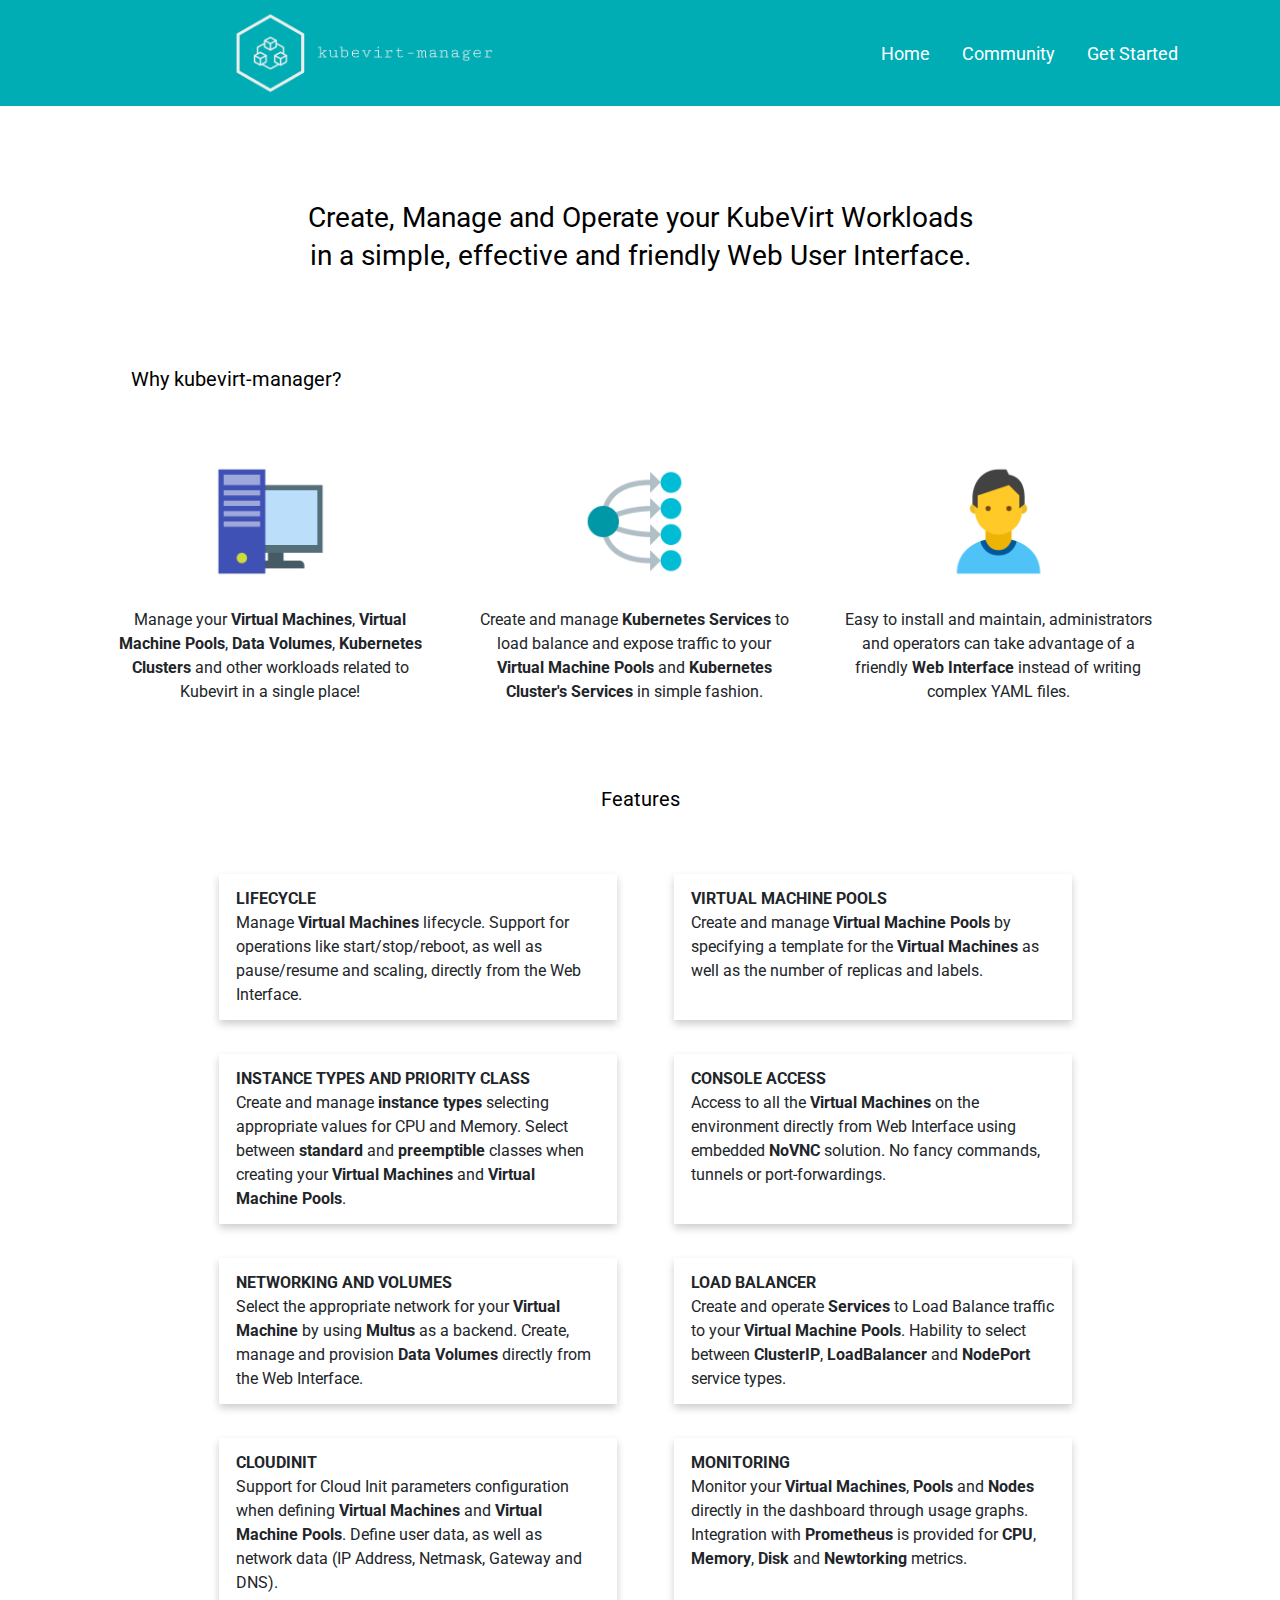
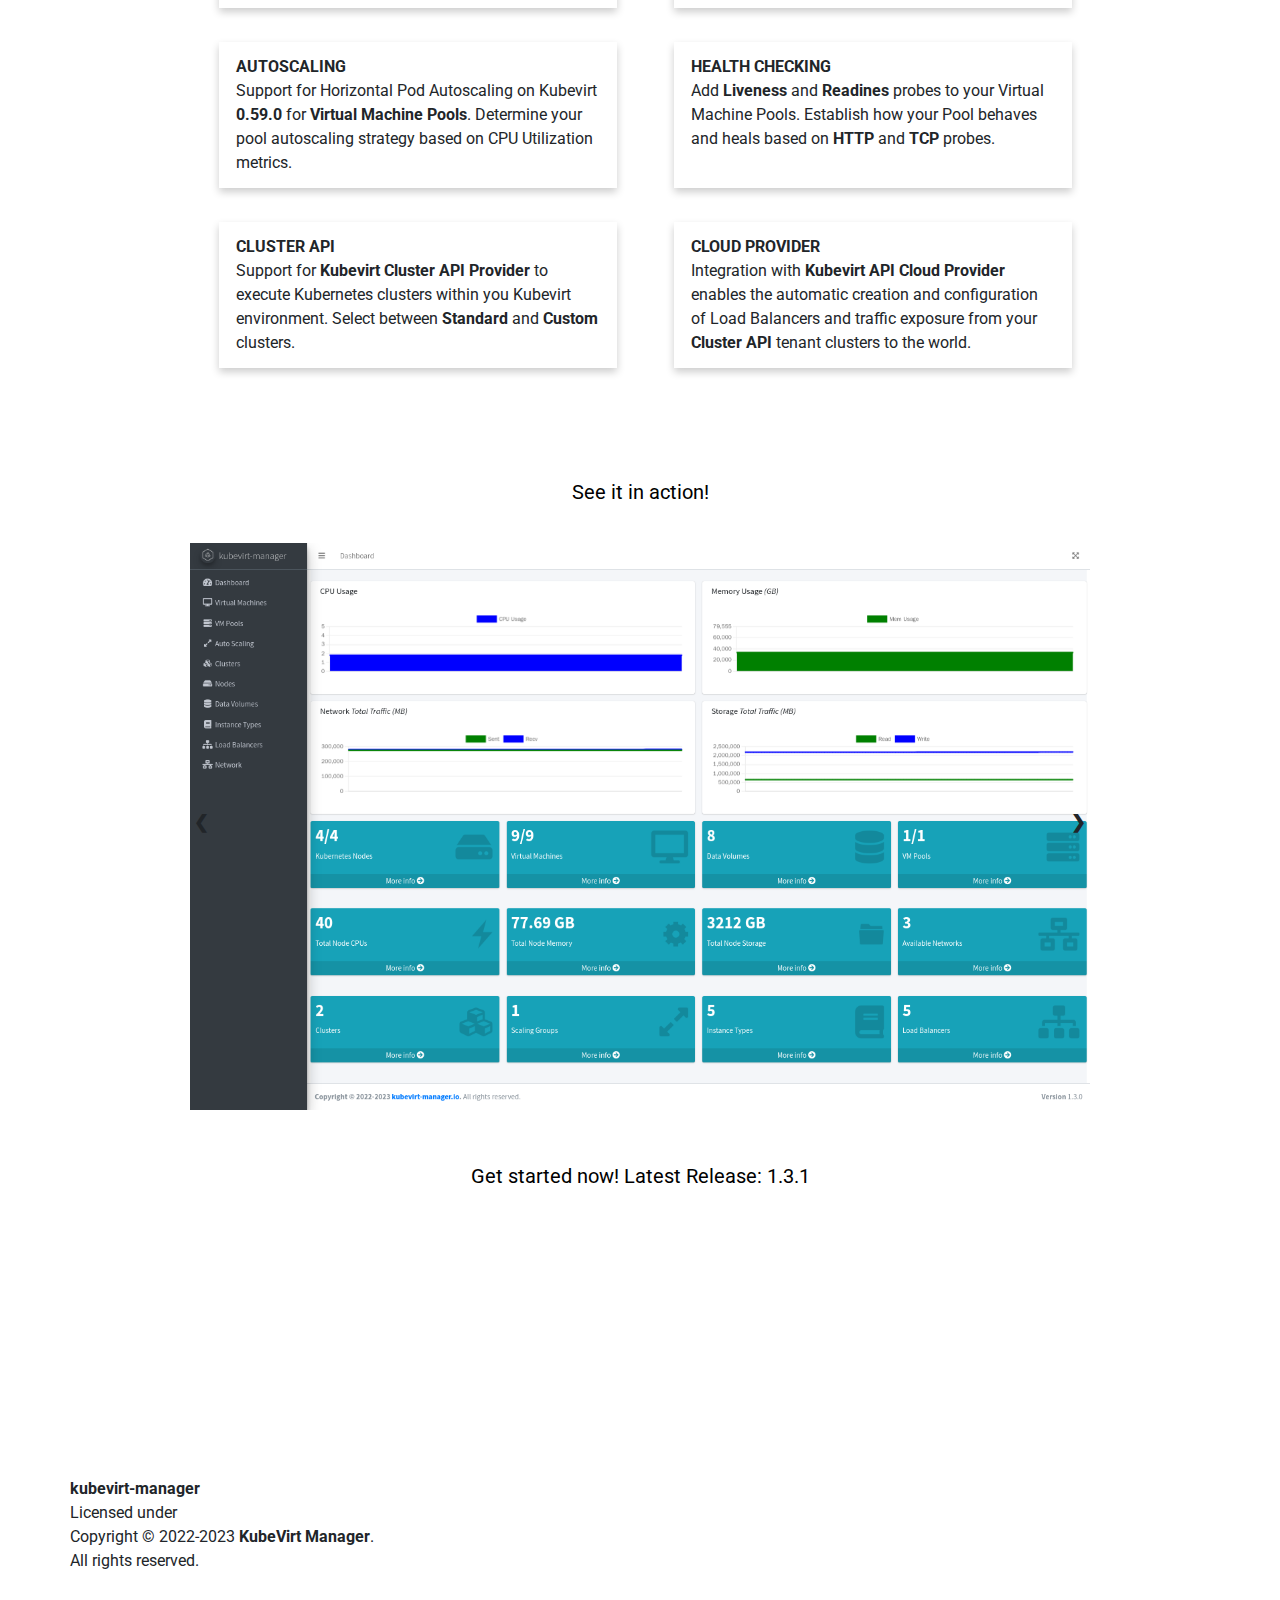
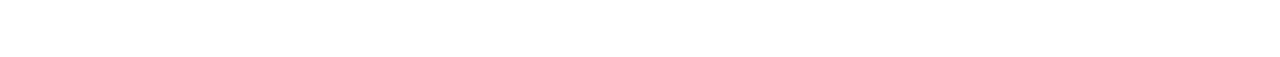
==== index.html @ 895c519c "Bump release" ====
<!doctype html>
<html lang="en">
  <head>
    <meta charset="UTF-8" />
    <title>kubevirt-manager.io</title>
    <meta name="viewport" content="width=device-width, initial-scale=1" />

    <meta name="title" content="kubevirt-manager"/>
    <meta name="description" content="A Web User Interface and Dashboard for Kubevirt, that helps creation, administration and management of Virtual Machines and Pools on top of Kubevirt."/>
    <meta name="keywords" content="kubernetes,kubevirt,virtualmachines,vms,kvm,dashboard"/>
    <meta property="og:title" content="kubevirt-manager"/>
    <meta property="og:type" content="website"/>
    <meta property="og:description" content="A Web User Interface and Dashboard for Kubevirt, that helps the creation, administration and management of Virtual Machines and Pools on top of Kubevirt."/>
    <meta property="og:url" content="https://kubevirt-manager.io/"/>
    <meta property="og:image" content="https://kubevirt-manager.io/img/kubevirt-manager-logo.png"/>
    <meta property="og:image:alt" content="kubevirt-manager Logo"/>
    <meta property="og:image:width" content="500"/>
    <meta property="og:image:height" content="500"/>
    <meta property="og:site_name" content="kubevirt-manager"/>
    <meta name="twitter:card" content="summary"/>
    <meta name="twitter:site" content="@KubevirtMGR"/>
    <meta name=”twitter:card” content=”summary“/>
    <meta name=”twitter:url” content=”https://kubevirt-manager.io/”/>
    <meta name="twitter:description" content="A Web User Interface and Dashboard for Kubevirt, that helps the creation, administration and management of Virtual Machines and Pools on top of Kubevirt."/>

    <!-- Cannonical URL -->
    <link rel="canonical" href="https://kubevirt-manager.io/" />
    <!-- Favorite Icon -->
    <link rel="icon" type="image/x-icon" href="/favicon.ico">
    <!-- Bootstrap core CSS -->
    <link href="/style/bootstrap.min.css" rel="stylesheet">
    <!-- Custom styles for this template -->
    <link href="/style/style.css" rel="stylesheet">

    <!-- Google SEO Metadata -->
    <script type="application/ld+json">
        {
            "@context": "https://schema.org",
            "@type": "Organization",
            "name": "kubevirt-manager.io",
            "url": "https://kubevirt-manager.io/",
            "logo": "https://kubevirt-manager.io/img/kubevirt-manager-logo.png"
        }
    </script> 
  </head>

  <body>

    <!-- Header Start -->
    <header class="site-header">
      <div class="wrapper site-header__wrapper">
        <A HREF="https://kubevirt-manager.io/" alt="#"><img src="/img/logo-website.png" height="100" class="brand" alt="kubevirt-manager logo"></A>
        <nav class="nav">
          <ul class="nav__wrapper">
            <li class="nav__item"><a href="https://kubevirt-manager.io/" alt="#">Home</a></li>
            <li class="nav__item"><a href="https://kubevirt-manager.io/community.html" alt="#">Community</a></li>
            <li class="nav__item"><a href="https://kubevirt-manager.io/get_started.html" alt="#">Get Started</a></li>
          </ul>
        </nav>
      </div>
    </header>
    <!-- Header End -->

    <!-- Body Start -->
    <div class="container">
      <div class="row">&nbsp;</div>
      <div class="row">&nbsp;</div>
      <div class="row">
        <div class="column-full">
          <center>
            <h1 class="hero-text" id="hero-text">Create, Manage and Operate your KubeVirt Workloads<BR>in a simple, effective and friendly Web User Interface.</h1>
          </center>
        </div>
      </div>
      <div class="row">&nbsp;</div>
      <div class="row">&nbsp;</div>
      <div class="row">&nbsp;</div>
      <div class="row">
        <div class="column-content">
          <center><h1 id="question-text">Why kubevirt-manager?</h1></center>
        </div>
        <div class="column-content">&nbsp;</div>
        <div class="column-content">&nbsp;</div>
      </div>
      <div class="row">&nbsp;</div>
      <div class="row">&nbsp;</div>
      <div class="row">
        <div class="column-content-spacer"></div>
        <div class="column-content"> 
          <center>
            <img src="/img/workstation-icon.png" width="125" height="125" alt="kubevirt-manager workstation"><br><br>
            Manage your <strong>Virtual Machines</strong>, <strong>Virtual Machine Pools</strong>, <strong>Data Volumes</strong>, <strong>Kubernetes Clusters</strong> and other workloads related to Kubevirt in a single place!
          </center>
        </div>
        <div class="column-content-spacer"></div>
        <div class="column-content">
          <center>
            <img src="/img/services-icon.png" width="125" height="125" alt="kubevirt-manager services"><br><br>
            Create and manage <strong>Kubernetes Services</strong> to load balance and expose traffic to your <strong>Virtual Machine Pools</strong> and <strong>Kubernetes Cluster's Services</strong> in simple fashion.
          </center>
        </div>
        <div class="column-content-spacer"></div>
        <div class="column-content">
          <center>
            <img src="/img/user-icon.png" width="125" height="125" alt="kubevirt-manager operator"><br><br>
            Easy to install and maintain, administrators and operators can take advantage of a friendly <strong>Web Interface</strong> instead of writing complex YAML files.
          </center>
        </div>
      </div>
      <div class="row">&nbsp;</div>
      <div class="row">&nbsp;</div>
      <div class="row">&nbsp;</div>
      <div class="row">
        <div class="column-full">
          <center><h1 id="question-text">Features</h1></center>
        </div>
      </div>
      <div class="row">&nbsp;</div>
      <div class="row">&nbsp;</div>
      <div class="row">
        <div class="column-feature-noshadow">&nbsp;</div>
        <div class="column-feature">
          <div class="feature-content">
            <strong>LIFECYCLE</strong><br>
            Manage <strong>Virtual Machines</strong> lifecycle. Support for operations like start/stop/reboot,
            as well as pause/resume and scaling, directly from the Web Interface.
          </div>
        </div>
        <div class="column-feature-spacer">&nbsp;</div>
        <div class="column-feature">
          <div class="feature-content">
            <strong>VIRTUAL MACHINE POOLS</strong><br>
            Create and manage <strong>Virtual Machine Pools</strong> by specifying a template for the
            <strong>Virtual Machines</strong> as well as the number of replicas and labels.
          </div>
        </div>
        <div class="column-feature-noshadow">&nbsp;</div>
      </div>
      <div class="row">
        <div class="column-feature-noshadow">&nbsp;</div>
        <div class="column-feature">
          <div class="feature-content">
            <strong>INSTANCE TYPES AND PRIORITY CLASS</strong><br>
            Create and manage <strong>instance types</strong> selecting appropriate values for CPU and Memory.
            Select between <strong>standard</strong> and <strong>preemptible</strong> classes when creating your
            <strong>Virtual Machines</strong> and <strong>Virtual Machine Pools</strong>.<br>
          </div>
        </div>
        <div class="column-feature-spacer">&nbsp;</div>
        <div class="column-feature">
          <div class="feature-content">
            <strong>CONSOLE ACCESS</strong><br>
            Access to all the <strong>Virtual Machines</strong> on the environment directly from Web Interface using
            embedded <strong>NoVNC</strong> solution.
            No fancy commands, tunnels or port-forwardings.
          </div>
        </div>
        <div class="column-feature-noshadow">&nbsp;</div>
      </div>
      <div class="row">
        <div class="column-feature-noshadow">&nbsp;</div>
        <div class="column-feature">
          <div class="feature-content">
            <strong>NETWORKING AND VOLUMES</strong><br>
            Select the appropriate network for your <strong>Virtual Machine</strong> by using <strong>Multus</strong> as a backend.
            Create, manage and provision <strong>Data Volumes</strong> directly from the Web Interface.
          </div>
        </div>
        <div class="column-feature-spacer">&nbsp;</div>
        <div class="column-feature">
          <div class="feature-content">
            <strong>LOAD BALANCER</strong><br>
            Create and operate <strong>Services</strong> to Load Balance traffic to your <strong>Virtual Machine Pools</strong>. 
            Hability to select between <strong>ClusterIP</strong>, <strong>LoadBalancer</strong> and <strong>NodePort</strong> service types.
          </div>
        </div>
        <div class="column-feature-noshadow">&nbsp;</div>
      </div>
      <div class="row">
        <div class="column-feature-noshadow">&nbsp;</div>
        <div class="column-feature">
          <div class="feature-content">
            <strong>CLOUDINIT</strong><br>
            Support for Cloud Init parameters configuration when defining <strong>Virtual Machines</strong> and <strong>Virtual Machine Pools</strong>.
            Define user data, as well as network data (IP Address, Netmask, Gateway and DNS).
          </div>
        </div>
        <div class="column-feature-spacer">&nbsp;</div>
        <div class="column-feature">
            <div class="feature-content">
              <strong>MONITORING</strong><br>
              Monitor your <strong>Virtual Machines</strong>, <strong>Pools</strong> and <strong>Nodes</strong> directly in the dashboard through usage graphs. 
              Integration with <strong>Prometheus</strong> is provided for <strong>CPU</strong>, <strong>Memory</strong>, <strong>Disk</strong> and <strong>Newtorking</strong> metrics.
            </div>
        </div>
        <div class="column-feature-noshadow">&nbsp;</div>
      </div>
      <div class="row">
        <div class="column-feature-noshadow">&nbsp;</div>
        <div class="column-feature">
          <div class="feature-content">
            <strong>AUTOSCALING</strong><br>
            Support for Horizontal Pod Autoscaling on Kubevirt <strong>0.59.0</strong> for <strong>Virtual Machine Pools</strong>.
            Determine your pool autoscaling strategy based on CPU Utilization metrics.
          </div>
        </div>
        <div class="column-feature-spacer">&nbsp;</div>
        <div class="column-feature">
            <div class="feature-content">
              <strong>HEALTH CHECKING</strong><br>
              Add <strong>Liveness</strong> and <strong>Readines</strong> probes to your Virtual Machine Pools. 
              Establish how your Pool behaves and heals based on <strong>HTTP</strong> and <strong>TCP</strong> probes.
            </div>
        </div>
        <div class="column-feature-noshadow">&nbsp;</div>
      </div>
      <div class="row">
        <div class="column-feature-noshadow">&nbsp;</div>
        <div class="column-feature">
          <div class="feature-content">
            <strong>CLUSTER API</strong><br>
            Support for <strong>Kubevirt Cluster API Provider</strong> to execute Kubernetes clusters within you Kubevirt environment.
            Select between <strong>Standard</strong> and <strong>Custom</strong> clusters.
          </div>
        </div>
        <div class="column-feature-spacer">&nbsp;</div>
        <div class="column-feature">
            <div class="feature-content">
              <strong>CLOUD PROVIDER</strong><br>
              Integration with <strong>Kubevirt API Cloud Provider</strong> enables the automatic creation and configuration 
              of Load Balancers and traffic exposure from your 
              <strong>Cluster API</strong> tenant clusters to the world.
            </div>
        </div>
        <div class="column-feature-noshadow">&nbsp;</div>
      </div>
      <div class="row">&nbsp;</div>

      <div class="row">&nbsp;</div>
        <div class="row">&nbsp;</div>
        <div class="row">
        <div class="column-full">
            <center><h1 id="question-text">See it in action!</h1></center>
        </div>
        </div>
        <div class="row">&nbsp;</div>

      <!-- Screenshots Start -->
      <div class="slideshow-container">
        <div class="mySlides">
          <img src="/img/screenshots/screenshot_01.png" alt="kubevirt-manager kubevirt dashboard webui" style="width:100%">
        </div>
        <div class="mySlides">
          <img src="/img/screenshots/screenshot_02.png" alt="kubevirt-manager kubevirt dashboard webui" style="width:100%">
        </div>
        <div class="mySlides">
          <img src="/img/screenshots/screenshot_03.png" alt="kubevirt-manager kubevirt dashboard webui" style="width:100%">
        </div>
        <div class="mySlides">
          <img src="/img/screenshots/screenshot_04.png" alt="kubevirt-manager kubevirt dashboard webui" style="width:100%">
        </div>
        <div class="mySlides">
          <img src="/img/screenshots/screenshot_05.png" alt="kubevirt-manager kubevirt dashboard webui" style="width:100%">
        </div>
        <div class="mySlides">
          <img src="/img/screenshots/screenshot_06.png" alt="kubevirt-manager kubevirt dashboard webui" style="width:100%">
        </div>
        <div class="mySlides">
          <img src="/img/screenshots/screenshot_07.png" alt="kubevirt-manager kubevirt dashboard webui" style="width:100%">
        </div>
        <div class="mySlides">
          <img src="/img/screenshots/screenshot_08.png" alt="kubevirt-manager kubevirt dashboard webui" style="width:100%">
        </div>
        <div class="mySlides">
          <img src="/img/screenshots/screenshot_09.png" alt="kubevirt-manager kubevirt dashboard webui" style="width:100%">
        </div>
        <div class="mySlides">
          <img src="/img/screenshots/screenshot_10.png" alt="kubevirt-manager kubevirt dashboard webui" style="width:100%">
        </div>
        <div class="mySlides">
          <img src="/img/screenshots/screenshot_11.png" alt="kubevirt-manager kubevirt dashboard webui" style="width:100%">
        </div>
        <div class="mySlides">
          <img src="/img/screenshots/screenshot_12.png" alt="kubevirt-manager kubevirt dashboard webui" style="width:100%">
        </div>
        <div class="mySlides">
          <img src="/img/screenshots/screenshot_13.png" alt="kubevirt-manager kubevirt dashboard webui" style="width:100%">
        </div>
        <div class="mySlides">
          <img src="/img/screenshots/screenshot_14.png" alt="kubevirt-manager kubevirt dashboard webui" style="width:100%">
        </div>
          
        <a class="prev" onclick="plusSlides(-1)">❮</a>
        <a class="next" onclick="plusSlides(1)">❯</a>
        </div>
        
        <script>
        let slideIndex = 1;
        showSlides(slideIndex);
        
        function plusSlides(n) {
          showSlides(slideIndex += n);
        }
        
        function currentSlide(n) {
          showSlides(slideIndex = n);
        }
        
        function showSlides(n) {
          let i;
          let slides = document.getElementsByClassName("mySlides");
          let dots = document.getElementsByClassName("dot");
          if (n > slides.length) {slideIndex = 1}    
          if (n < 1) {slideIndex = slides.length}
          for (i = 0; i < slides.length; i++) {
            slides[i].style.display = "none";  
          }
          for (i = 0; i < dots.length; i++) {
            dots[i].className = dots[i].className.replace(" active", "");
          }
          slides[slideIndex-1].style.display = "block";  
          dots[slideIndex-1].className += " active";
        }
        </script>
        <!-- Screenshots End -->

        <div class="row">&nbsp;</div>
        <div class="row">&nbsp;</div>
        <div class="row">
        <div class="column-full">
            <center><a href="https://kubevirt-manager.io/get_started.html" alt="#"><h1 id="question-text">Get started now! Latest Release: 1.3.1</h1></a></center>
        </div>
        </div>
        <div class="row">&nbsp;</div>


    </div>
    <!-- Body End -->

    <!-- Footer Start -->
    <footer>
      <div class="container">
        <div class="row">
          <div class="column-footer">
            <div class="row-footer">&nbsp;</div>
            <div class="row-footer"><span style="font-weight:bold;">kubevirt-manager</span></div>
            <div class="row-footer">Licensed under <A HREF="https://www.apache.org/licenses/LICENSE-2.0.html" style="color:white;font-weight:bold;">Apache License 2.0.</A></div>
            <div class="row-footer">Copyright © 2022-2023 <span style="font-weight:bold;">KubeVirt Manager</span>.</div>
            <div class="row-footer">All rights reserved.</div>
          </div>
          <div class="column-footer-icons">
            <center>
            <div class="row-footer">&nbsp;</div>
            <div class="column-footer-content">
              <center><a href="https://github.com/kubevirt-manager"><img src="/img/github.svg" width="60" alt="Github: kubevirt-manager"></a></center>
            </div>
            <div class="column-footer-content">
              <center><a href="https://twitter.com/KubevirtMGR"><img src="/img/twitter.svg" width="60" alt="Twitter: @KubevirtMGR"></a></center>
            </div>
            <div class="column-footer-content">
              <center><a href="https://www.youtube.com/@KubevirtMGR"><img src="/img/youtube.svg" width="60" alt="Youtube: @KubevirtMGR"></a></center>
            </div>
            </center>
          </div>
        </div>
      </div>
    </footer>
    <!-- Footer End -->
  </body>
</html>
---- style/style.css ----
@import url("https://fonts.googleapis.com/css2?family=Roboto:wght@400;700&display=swap");

html {
  position: relative;
  min-height: 100%;
  margin:0;
  padding:0;
}
*,
*:before,
*:after {
  box-sizing: border-box;
}
body {
  font-family: "Roboto", sans-serif;
  margin:0;
  padding:0;
}

.sr-only {
  position: absolute;
  clip: rect(1px, 1px, 1px, 1px);
  padding: 0;
  border: 0;
  height: 1px;
  width: 1px;
}
/* Custom page CSS
-------------------------------------------------- */
/* navbar */
.wrapper{
  text-align: center;
}
.brand {
  width: 48%;
  height: 100%;
  padding: 10px 0;
}
.nav__wrapper{
  padding: 0;
  margin: 0;
}
.nav__wrapper a{
  font-size: 18px;
}
/* navbar */
body > .container {
  padding-top: 2.5rem;
  padding-bottom: 430px;
  max-width: 1140px;
  padding-left: 1rem;
  padding-right: 1rem;
  margin-left: auto;
  margin-right: auto;
}
code {
  font-size: 80%;
}

.row::after {
  content: "";
  clear: both;
  display: table;
}
.column-full {
  float: left;
  width: 100%;
  padding: 5px;
}
 /* Three image containers (use 25% for four, and 50% for two, etc) */
.column-content {
  float: left;
  width: 29%;
  padding: 5px;
}

.column-content-spacer {
  float: left;
  width: 3%;
  padding: 5px;
}

.column-feature {
  float: left;
  box-shadow: 0 4px 8px 0 rgba(0,0,0,0.2);
  width: 35%;
  padding: 5px;
}

.feature-content {
  padding-top: 8px;
  padding-right: 12px;
  padding-bottom: 8px;
  padding-left: 12px;
}

.column-feature-noshadow {
  float: left;
  width: 13%;
  padding: 5px;
}

.column-feature-spacer {
  float: left;
  width: 5%;
  padding: 5px;
}
.site-header {
  position: relative;
  background-color: #00ADB5; 
}

.site-header__wrapper {
  padding-top: 1rem;
  padding-bottom: 1rem; }
  @media (min-width: 600px) {
    .site-header__wrapper {
      display: flex;
      justify-content: space-between;
      align-items: center;
      padding-top: 0;
      padding-bottom: 0; } }
@media (min-width: 600px) {
  .nav__wrapper {
    display: flex; } }

@media (max-width: 599px) {
  .nav__wrapper {
    position: absolute;
    top: 100%;
    right: 0;
    left: 0;
    z-index: -1;
    background-color: #d9f0f7;
    visibility: hidden;
    opacity: 0;
    transform: translateY(-100%);
    transition: transform 0.3s ease-out, opacity 0.3s ease-out; }
    .nav__wrapper.active {
      visibility: visible;
      opacity: 1;
      transform: translateY(0); } }

.nav__item a {
  display: block;
  color: white;
  padding: 1.5rem 1rem; }

.wrapper {
  max-width: 1140px;
  padding-left: 1rem;
  padding-right: 1rem;
  margin-left: auto;
  margin-right: auto;
}
  
*,
*:before,
*:after {
  box-sizing: border-box;
}
  
a {
  text-decoration: none;
  color: #222;
}

ul {
  list-style-type: none;
}

#question-text {
  font-size: 3rem;
  line-height: 1.2;
}

#question-text {
  font-size: 1.25rem;
  line-height: 1.36;
  color: rgb(0, 0, 0);
  font-weight: var(--semiBoldWeight);
  max-width: 750px;
  z-index: 1;
}

#hero-text {
  font-size: 3rem;
  line-height: 1.2;
}

#hero-text {
  font-size: 1.75rem;
  line-height: 1.36;
  color: rgb(0, 0, 0);
  font-weight: var(--semiBoldWeight);
  max-width: 750px;
  z-index: 1;
  text-align:center;
}

.column-community {
  float: left;
  box-shadow: 0 4px 8px 0 rgba(0,0,0,0.2);
  width: 70%;
  padding: 5px;
}

.column-community-header {
  float: left;
  width: 70%;
  padding: 5px;
}

.community-content {
  padding-top: 8px;
  padding-right: 12px;
  padding-bottom: 8px;
  padding-left: 12px;
}

.column-community-noshadow {
  float: left;
  width: 15%;
  padding: 5px;
}

/* Slideshow container */
.slideshow-container {
    max-width: 900px;
    position: relative;
    margin: auto;
  }
  
/* Next & previous buttons */
.prev, .next {
    cursor: pointer;
    position: absolute;
    top: 50%;
    width: auto;
    padding: 4px;
    margin-top: -22px;
    color: white;
    font-weight: bold;
    font-size: 18px;
    transition: 0.6s ease;
    border-radius: 0 3px 3px 0;
    user-select: none;
  }
  
  /* Position the "next button" to the right */
  .next {
    right: 0;
    border-radius: 3px 0 0 3px;
  }
  
  /* On hover, add a black background color with a little bit see-through */
  .prev:hover, .next:hover {
    background-color: rgba(0,0,0,0.8);
  }
  
  /* On smaller screens, decrease text size */
  @media only screen and (max-width: 300px) {
    .prev, .next,.text {font-size: 11px}
  }

/* Footer custom style */
footer{
  display: flex;
  flex-direction: column;
  position: absolute;
  width: 100%;
  bottom: 0px;
}
footer .footer-content{
  color: white;
  background-color: #00ADB5;
  padding: 30px 30%;
  width: 100%;
  text-align: center;
}
footer .footer-content h3{
  font-size: 30px;
  font-weight: 900;
}
footer .footer-content p{
  font-size: 17px;
  padding: 10px 0;
}
footer-content-social{
  display: flex;
}
footer .footer-social-links{
  display: flex;
  align-items: center;
  justify-content: center;
    padding: 0;
}
footer .footer-social-links i{
  font-size: 30px;
  margin: 0 15px;
  padding: 10px;
  background-color: white;
  border-radius: 50%;
  transition: .5s ease all;
}
footer .footer-copyrights{
  text-align: center;
  width: 100%;
  display: flex;
  align-items: center;
  justify-content: center;
  gap: 33px;
  background-color: #343a40;
  padding: 15px 0 0 0;
  margin: 0;
  color: white;
}
footer .footer-copyrights p a{
  color: #00ADB5;
}
footer .footer-social-links i:hover{
  color: white;
  background-color: #00ADB5;
}
@media only screen and (max-width: 1000px) {
  .footer-content{
    padding: 30px 10%;
  }
}
@media only screen and (max-width: 760px) {
  footer .footer-content{
    padding: 20px 60px;
  }
  footer .footer-copyrights{
    gap: 15px;
    font-size: 12px;
  }
}
@media only screen and (max-width: 460px) {
  footer .footer-content{
    padding: 29px 13px;
  }
  .footer-copyrights{
    gap: 0;
    flex-direction: column;
  }
  .footer-copyrights p:first-child{
    padding: 0;
    margin: 0;
  }
  .footer-copyrights p:last-child{
    margin: 0;
    padding: 0 0 20px 0;
  }
}
/* Footer custom style */
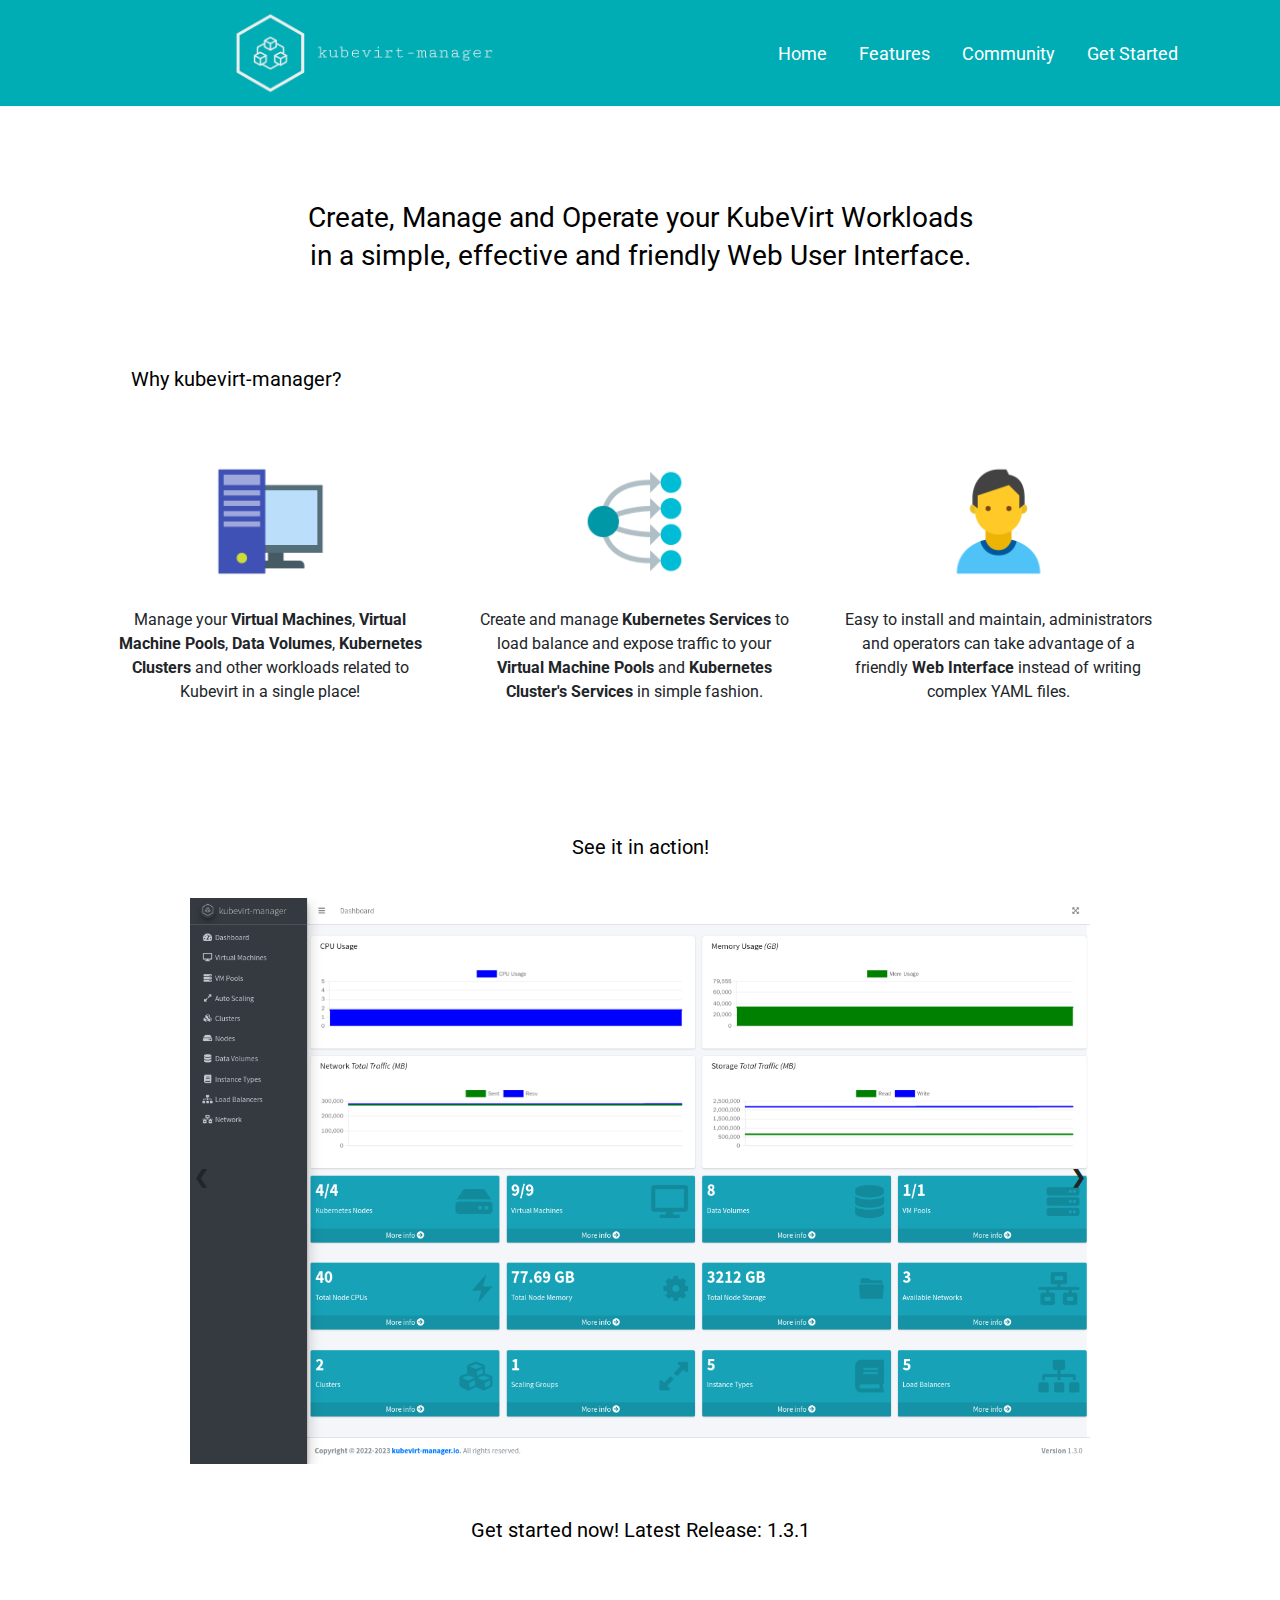
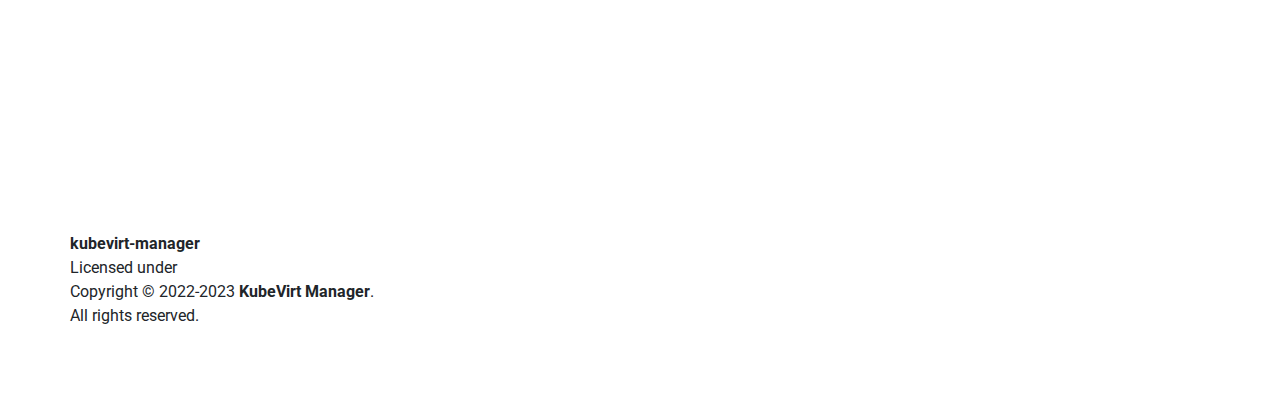
==== commit 42689dd1: "Features page" ====
--- a/index.html
+++ b/index.html
@@ -53,6 +53,7 @@
         <nav class="nav">
           <ul class="nav__wrapper">
             <li class="nav__item"><a href="https://kubevirt-manager.io/" alt="#">Home</a></li>
+            <li class="nav__item"><a href="https://kubevirt-manager.io/features.html" alt="#">Features</a></li>
             <li class="nav__item"><a href="https://kubevirt-manager.io/community.html" alt="#">Community</a></li>
             <li class="nav__item"><a href="https://kubevirt-manager.io/get_started.html" alt="#">Get Started</a></li>
           </ul>
@@ -109,131 +110,6 @@
       </div>
       <div class="row">&nbsp;</div>
       <div class="row">&nbsp;</div>
-      <div class="row">&nbsp;</div>
-      <div class="row">
-        <div class="column-full">
-          <center><h1 id="question-text">Features</h1></center>
-        </div>
-      </div>
-      <div class="row">&nbsp;</div>
-      <div class="row">&nbsp;</div>
-      <div class="row">
-        <div class="column-feature-noshadow">&nbsp;</div>
-        <div class="column-feature">
-          <div class="feature-content">
-            <strong>LIFECYCLE</strong><br>
-            Manage <strong>Virtual Machines</strong> lifecycle. Support for operations like start/stop/reboot,
-            as well as pause/resume and scaling, directly from the Web Interface.
-          </div>
-        </div>
-        <div class="column-feature-spacer">&nbsp;</div>
-        <div class="column-feature">
-          <div class="feature-content">
-            <strong>VIRTUAL MACHINE POOLS</strong><br>
-            Create and manage <strong>Virtual Machine Pools</strong> by specifying a template for the
-            <strong>Virtual Machines</strong> as well as the number of replicas and labels.
-          </div>
-        </div>
-        <div class="column-feature-noshadow">&nbsp;</div>
-      </div>
-      <div class="row">
-        <div class="column-feature-noshadow">&nbsp;</div>
-        <div class="column-feature">
-          <div class="feature-content">
-            <strong>INSTANCE TYPES AND PRIORITY CLASS</strong><br>
-            Create and manage <strong>instance types</strong> selecting appropriate values for CPU and Memory.
-            Select between <strong>standard</strong> and <strong>preemptible</strong> classes when creating your
-            <strong>Virtual Machines</strong> and <strong>Virtual Machine Pools</strong>.<br>
-          </div>
-        </div>
-        <div class="column-feature-spacer">&nbsp;</div>
-        <div class="column-feature">
-          <div class="feature-content">
-            <strong>CONSOLE ACCESS</strong><br>
-            Access to all the <strong>Virtual Machines</strong> on the environment directly from Web Interface using
-            embedded <strong>NoVNC</strong> solution.
-            No fancy commands, tunnels or port-forwardings.
-          </div>
-        </div>
-        <div class="column-feature-noshadow">&nbsp;</div>
-      </div>
-      <div class="row">
-        <div class="column-feature-noshadow">&nbsp;</div>
-        <div class="column-feature">
-          <div class="feature-content">
-            <strong>NETWORKING AND VOLUMES</strong><br>
-            Select the appropriate network for your <strong>Virtual Machine</strong> by using <strong>Multus</strong> as a backend.
-            Create, manage and provision <strong>Data Volumes</strong> directly from the Web Interface.
-          </div>
-        </div>
-        <div class="column-feature-spacer">&nbsp;</div>
-        <div class="column-feature">
-          <div class="feature-content">
-            <strong>LOAD BALANCER</strong><br>
-            Create and operate <strong>Services</strong> to Load Balance traffic to your <strong>Virtual Machine Pools</strong>. 
-            Hability to select between <strong>ClusterIP</strong>, <strong>LoadBalancer</strong> and <strong>NodePort</strong> service types.
-          </div>
-        </div>
-        <div class="column-feature-noshadow">&nbsp;</div>
-      </div>
-      <div class="row">
-        <div class="column-feature-noshadow">&nbsp;</div>
-        <div class="column-feature">
-          <div class="feature-content">
-            <strong>CLOUDINIT</strong><br>
-            Support for Cloud Init parameters configuration when defining <strong>Virtual Machines</strong> and <strong>Virtual Machine Pools</strong>.
-            Define user data, as well as network data (IP Address, Netmask, Gateway and DNS).
-          </div>
-        </div>
-        <div class="column-feature-spacer">&nbsp;</div>
-        <div class="column-feature">
-            <div class="feature-content">
-              <strong>MONITORING</strong><br>
-              Monitor your <strong>Virtual Machines</strong>, <strong>Pools</strong> and <strong>Nodes</strong> directly in the dashboard through usage graphs. 
-              Integration with <strong>Prometheus</strong> is provided for <strong>CPU</strong>, <strong>Memory</strong>, <strong>Disk</strong> and <strong>Newtorking</strong> metrics.
-            </div>
-        </div>
-        <div class="column-feature-noshadow">&nbsp;</div>
-      </div>
-      <div class="row">
-        <div class="column-feature-noshadow">&nbsp;</div>
-        <div class="column-feature">
-          <div class="feature-content">
-            <strong>AUTOSCALING</strong><br>
-            Support for Horizontal Pod Autoscaling on Kubevirt <strong>0.59.0</strong> for <strong>Virtual Machine Pools</strong>.
-            Determine your pool autoscaling strategy based on CPU Utilization metrics.
-          </div>
-        </div>
-        <div class="column-feature-spacer">&nbsp;</div>
-        <div class="column-feature">
-            <div class="feature-content">
-              <strong>HEALTH CHECKING</strong><br>
-              Add <strong>Liveness</strong> and <strong>Readines</strong> probes to your Virtual Machine Pools. 
-              Establish how your Pool behaves and heals based on <strong>HTTP</strong> and <strong>TCP</strong> probes.
-            </div>
-        </div>
-        <div class="column-feature-noshadow">&nbsp;</div>
-      </div>
-      <div class="row">
-        <div class="column-feature-noshadow">&nbsp;</div>
-        <div class="column-feature">
-          <div class="feature-content">
-            <strong>CLUSTER API</strong><br>
-            Support for <strong>Kubevirt Cluster API Provider</strong> to execute Kubernetes clusters within you Kubevirt environment.
-            Select between <strong>Standard</strong> and <strong>Custom</strong> clusters.
-          </div>
-        </div>
-        <div class="column-feature-spacer">&nbsp;</div>
-        <div class="column-feature">
-            <div class="feature-content">
-              <strong>CLOUD PROVIDER</strong><br>
-              Integration with <strong>Kubevirt API Cloud Provider</strong> enables the automatic creation and configuration 
-              of Load Balancers and traffic exposure from your 
-              <strong>Cluster API</strong> tenant clusters to the world.
-            </div>
-        </div>
-        <div class="column-feature-noshadow">&nbsp;</div>
-      </div>
       <div class="row">&nbsp;</div>
 
       <div class="row">&nbsp;</div>
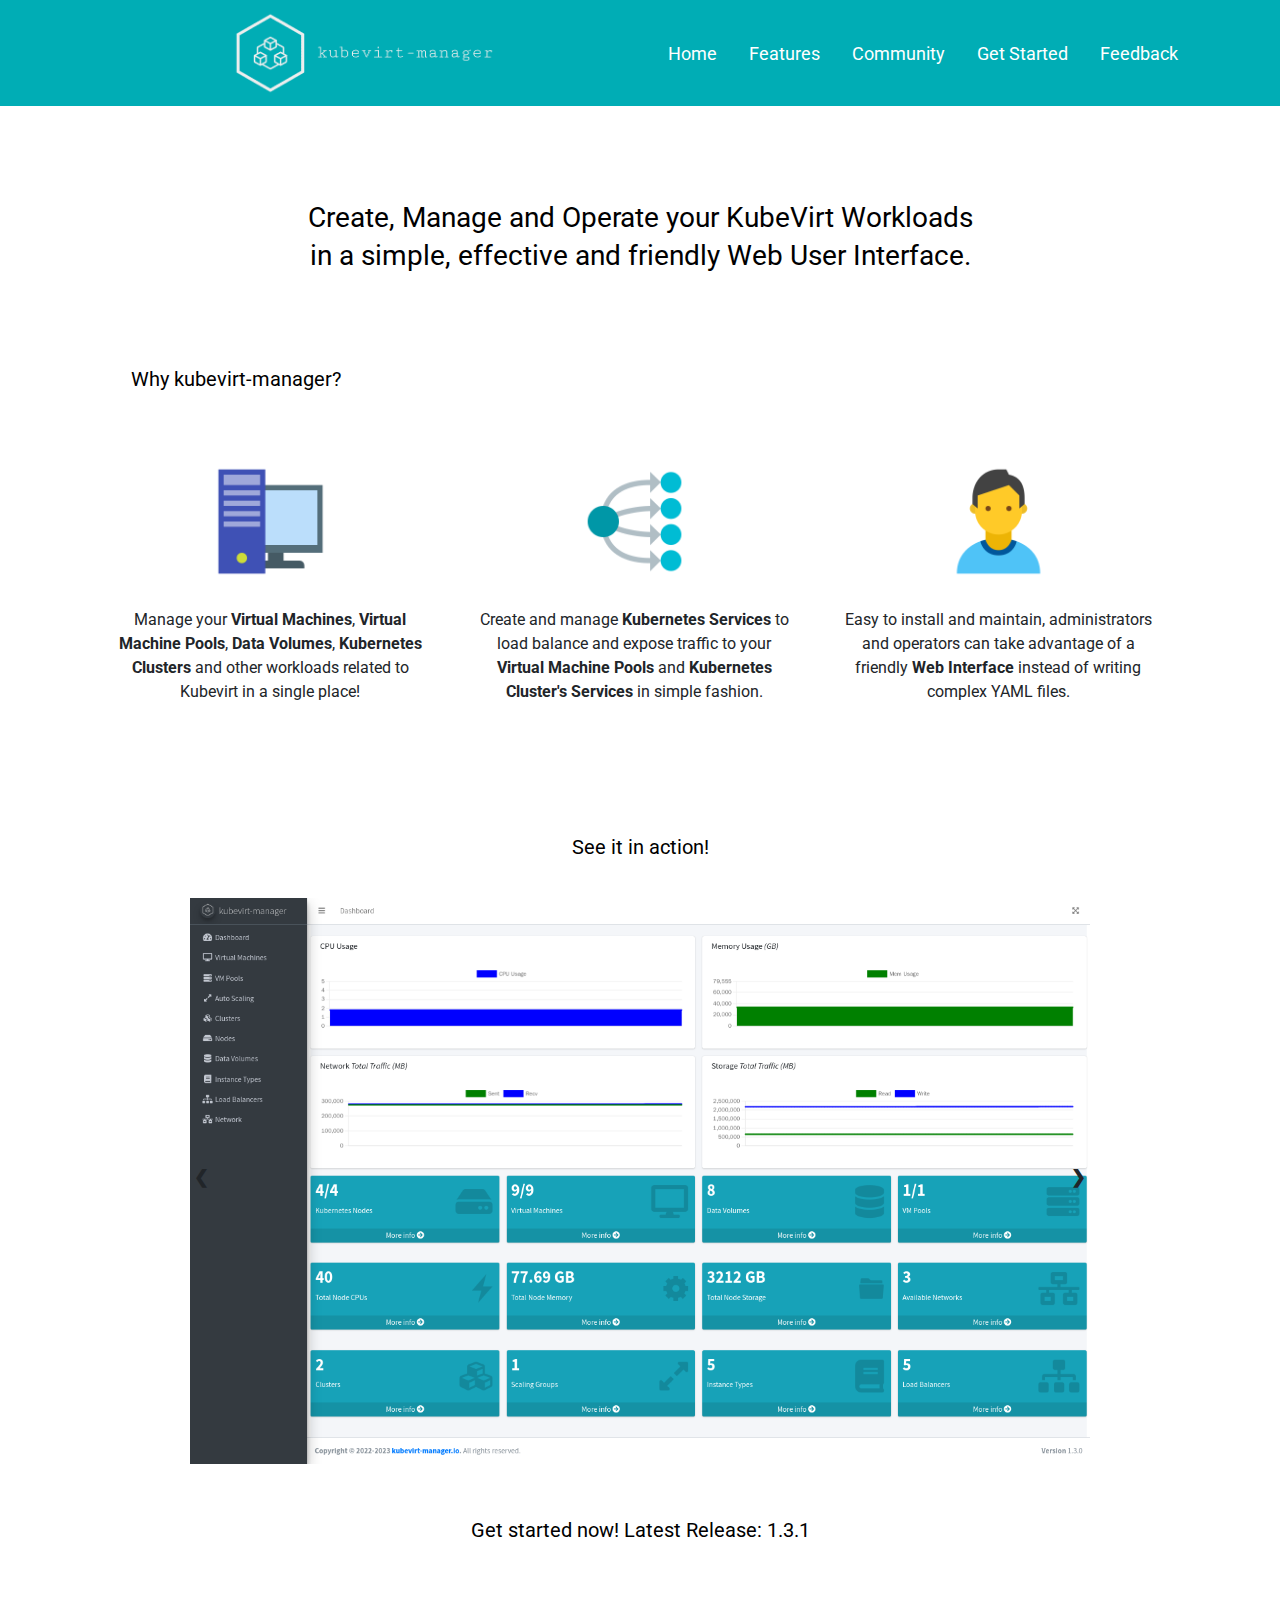
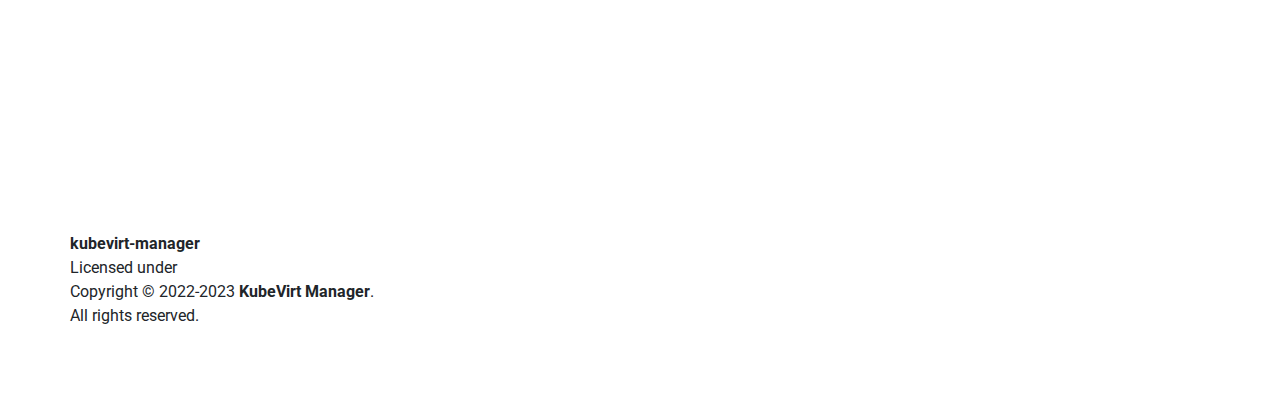
==== commit 7fdf4b9e: "Feedback form" ====
--- a/index.html
+++ b/index.html
@@ -56,6 +56,7 @@
             <li class="nav__item"><a href="https://kubevirt-manager.io/features.html" alt="#">Features</a></li>
             <li class="nav__item"><a href="https://kubevirt-manager.io/community.html" alt="#">Community</a></li>
             <li class="nav__item"><a href="https://kubevirt-manager.io/get_started.html" alt="#">Get Started</a></li>
+            <li class="nav__item"><a href="https://forms.gle/dGMmswVYjNGCk2jNA" alt="#" target="_new">Feedback</a></li>
           </ul>
         </nav>
       </div>
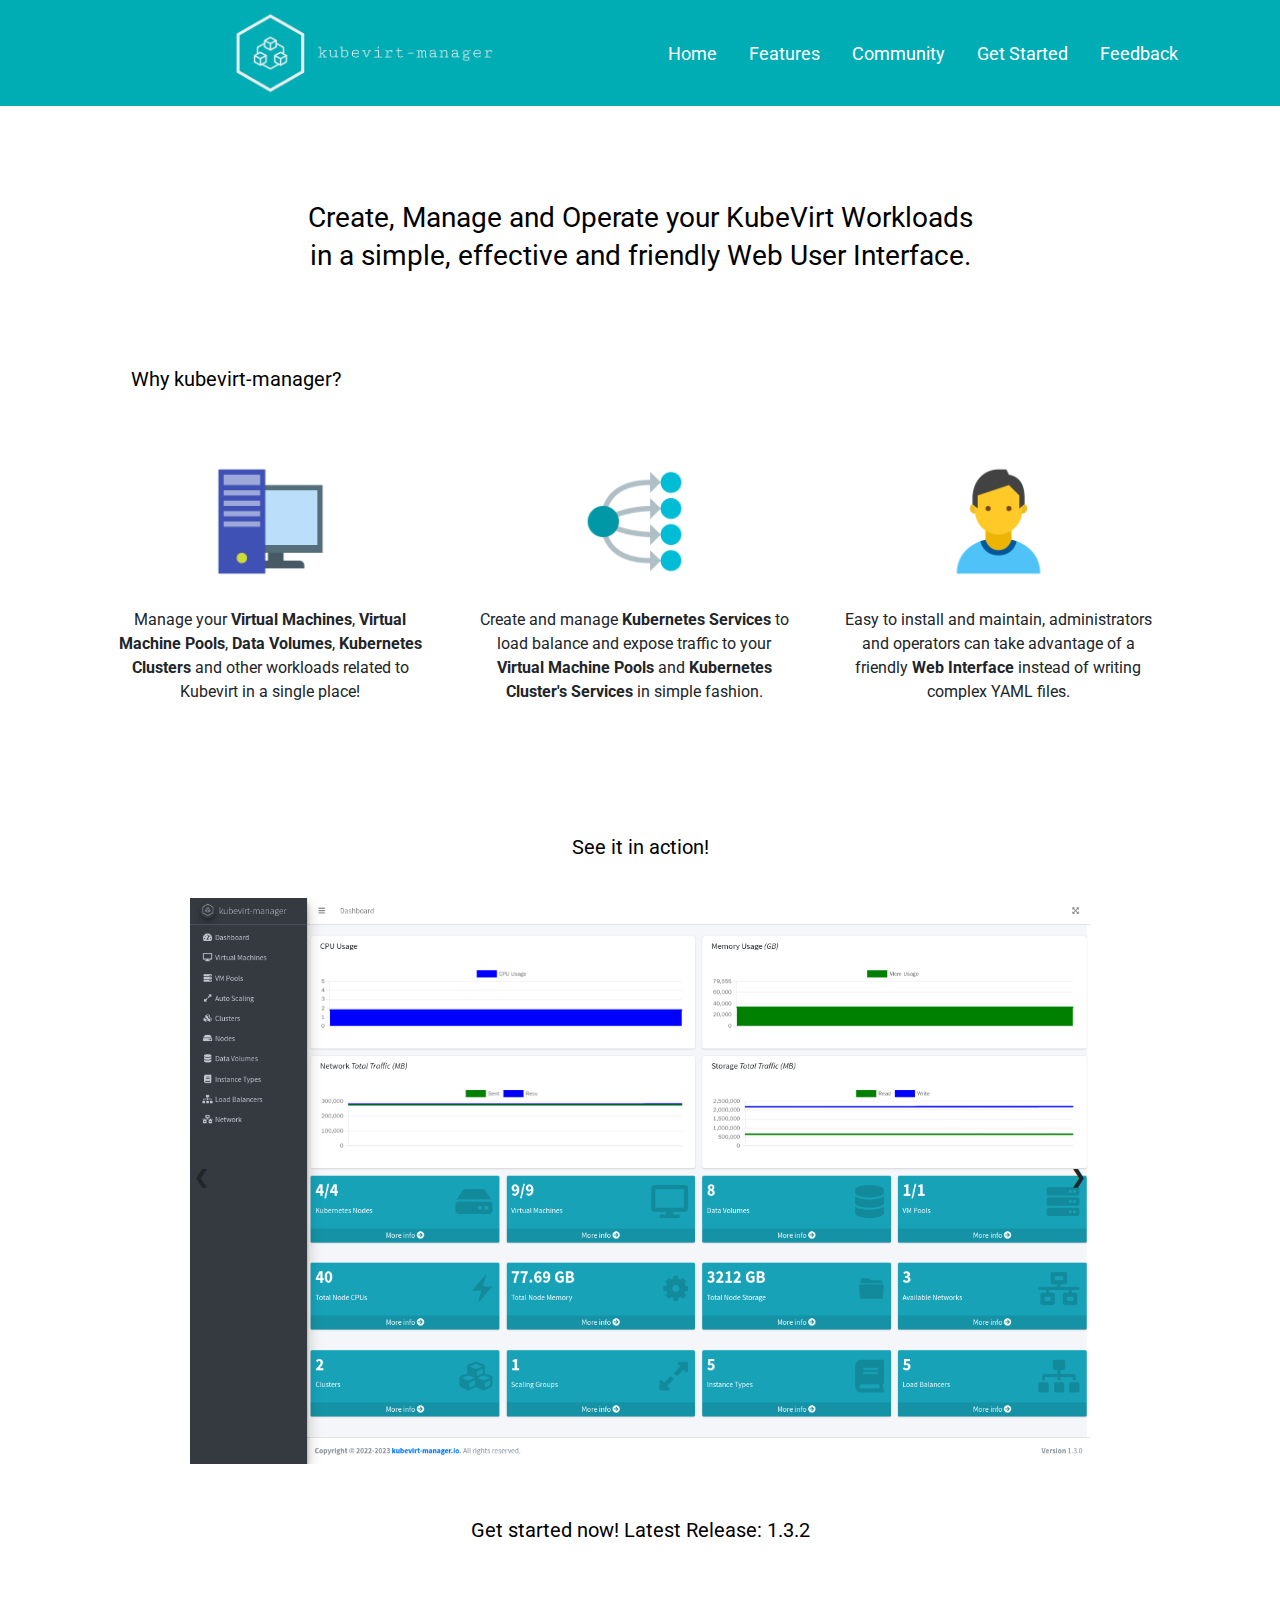
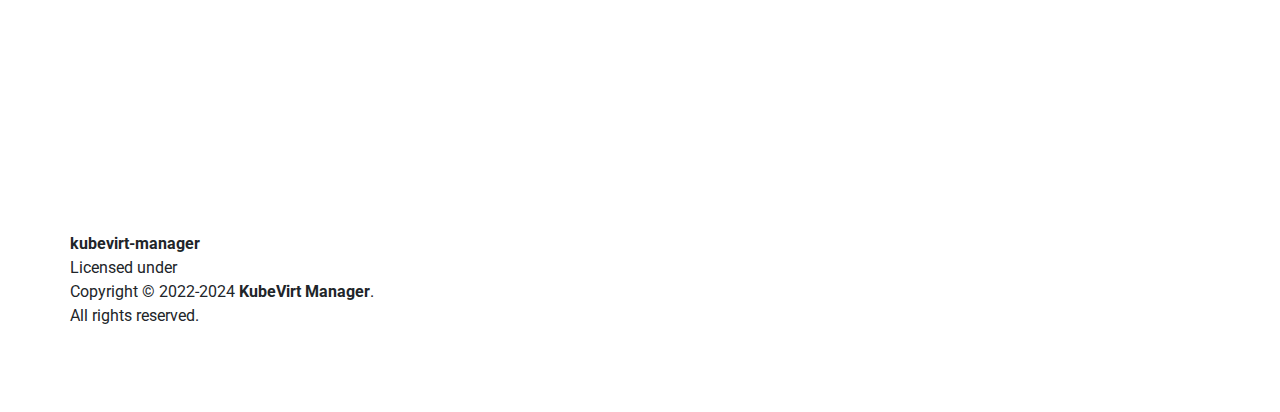
==== commit 71bebcd1: "Bump release" ====
--- a/index.html
+++ b/index.html
@@ -205,7 +205,7 @@
         <div class="row">&nbsp;</div>
         <div class="row">
         <div class="column-full">
-            <center><a href="https://kubevirt-manager.io/get_started.html" alt="#"><h1 id="question-text">Get started now! Latest Release: 1.3.1</h1></a></center>
+            <center><a href="https://kubevirt-manager.io/get_started.html" alt="#"><h1 id="question-text">Get started now! Latest Release: 1.3.2</h1></a></center>
         </div>
         </div>
         <div class="row">&nbsp;</div>
@@ -222,7 +222,7 @@
             <div class="row-footer">&nbsp;</div>
             <div class="row-footer"><span style="font-weight:bold;">kubevirt-manager</span></div>
             <div class="row-footer">Licensed under <A HREF="https://www.apache.org/licenses/LICENSE-2.0.html" style="color:white;font-weight:bold;">Apache License 2.0.</A></div>
-            <div class="row-footer">Copyright © 2022-2023 <span style="font-weight:bold;">KubeVirt Manager</span>.</div>
+            <div class="row-footer">Copyright © 2022-2024 <span style="font-weight:bold;">KubeVirt Manager</span>.</div>
             <div class="row-footer">All rights reserved.</div>
           </div>
           <div class="column-footer-icons">
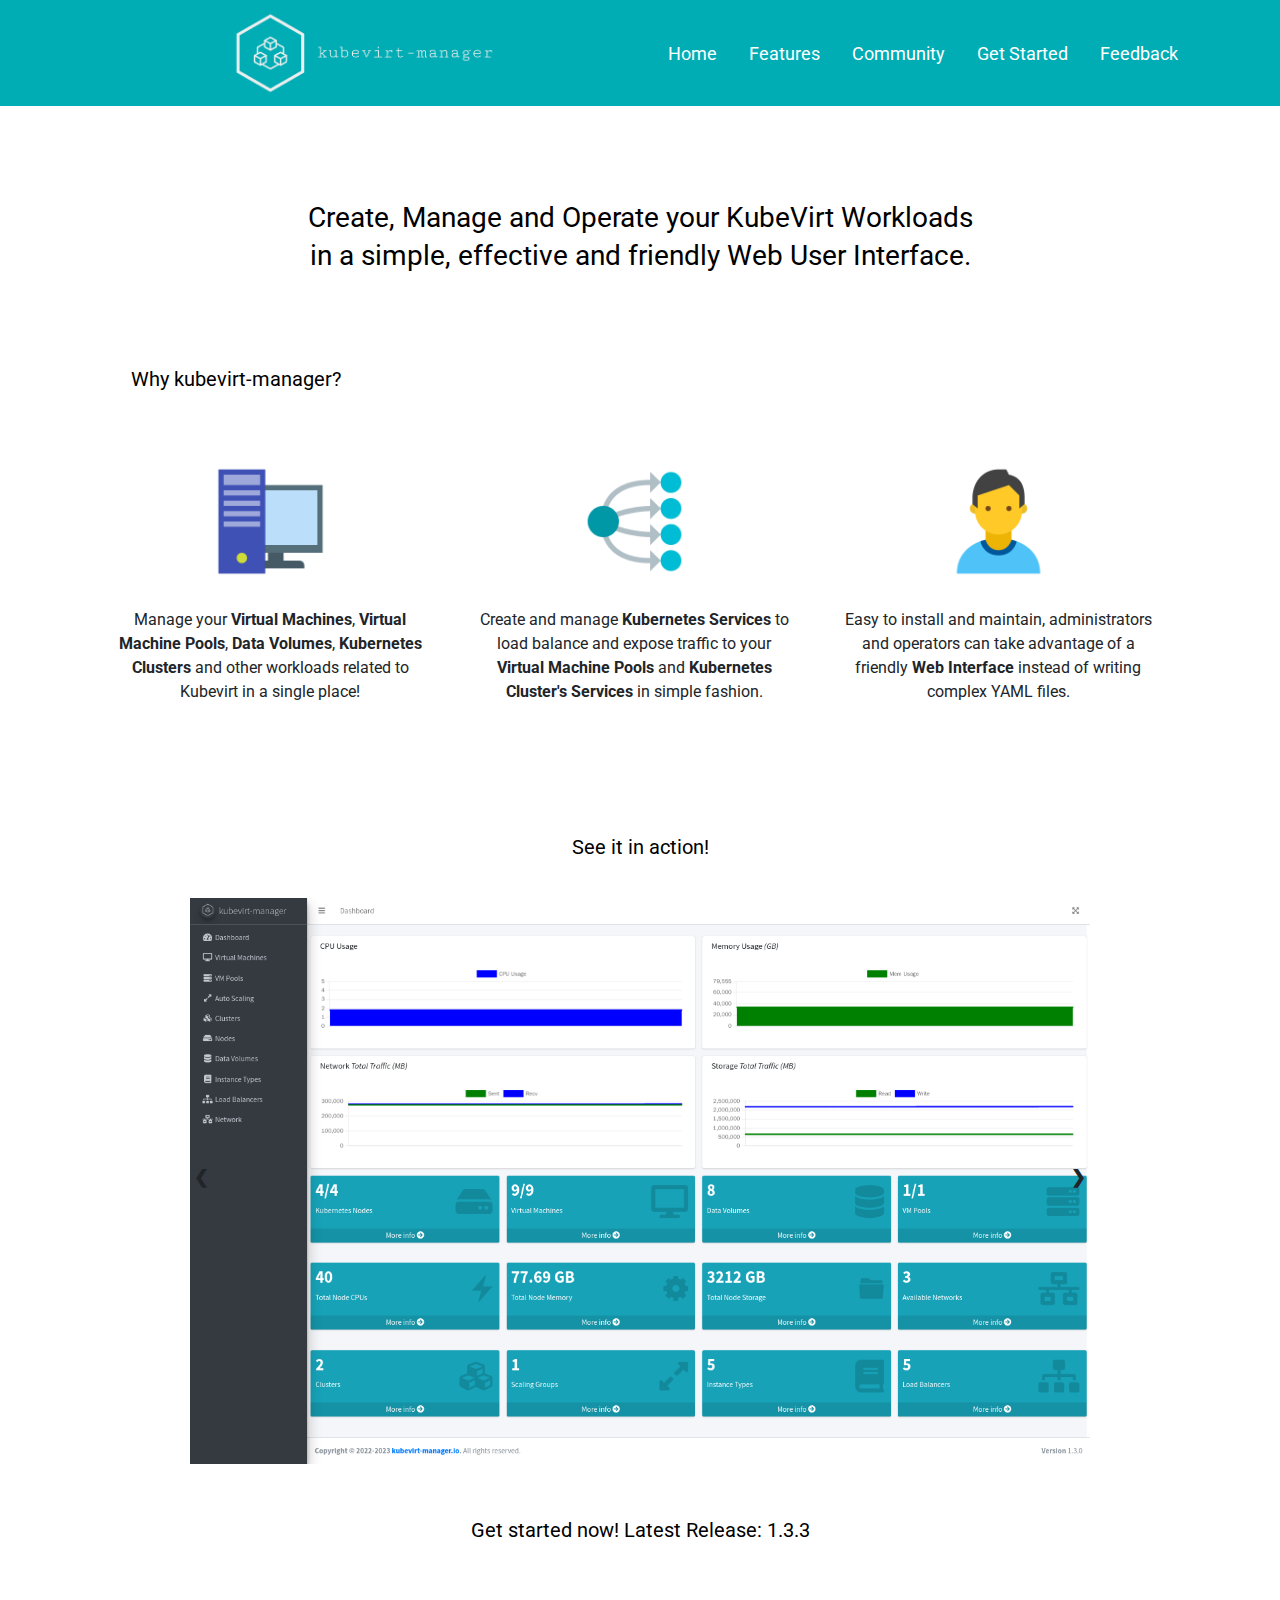
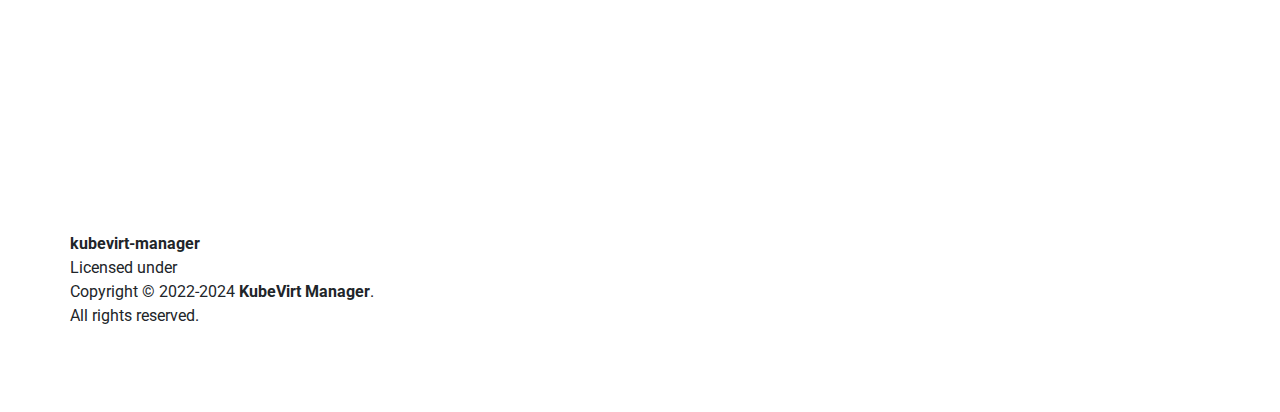
==== commit 9acaf105: "Merge pull request #34 from feitnomore/main" ====
--- a/index.html
+++ b/index.html
@@ -205,7 +205,7 @@
         <div class="row">&nbsp;</div>
         <div class="row">
         <div class="column-full">
-            <center><a href="https://kubevirt-manager.io/get_started.html" alt="#"><h1 id="question-text">Get started now! Latest Release: 1.3.2</h1></a></center>
+            <center><a href="https://kubevirt-manager.io/get_started.html" alt="#"><h1 id="question-text">Get started now! Latest Release: 1.3.3</h1></a></center>
         </div>
         </div>
         <div class="row">&nbsp;</div>
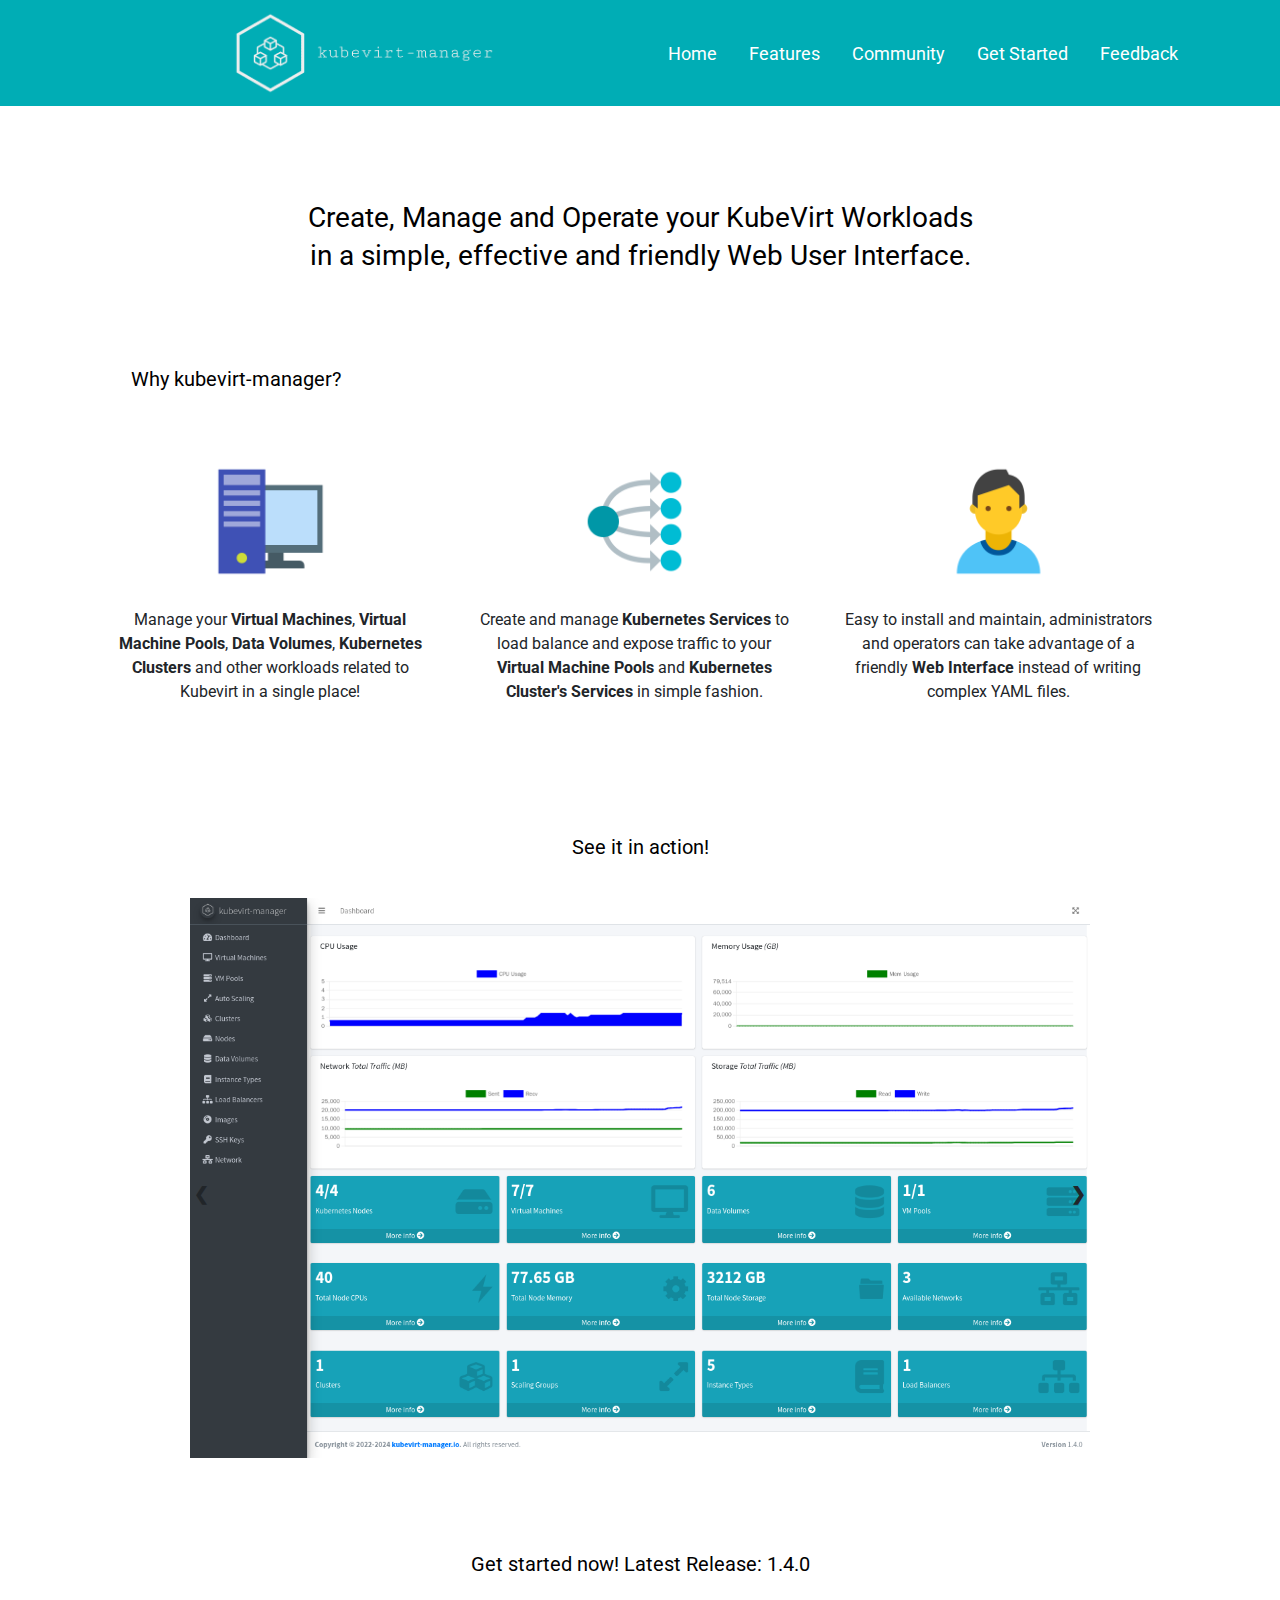
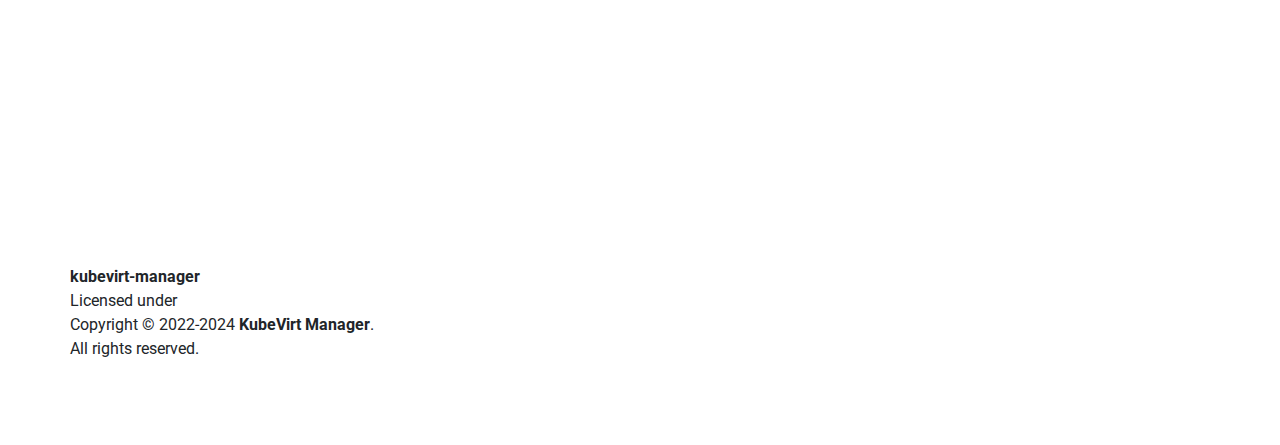
==== commit 2e987df9: "Merge pull request #35 from feitnomore/main" ====
--- a/index.html
+++ b/index.html
@@ -166,6 +166,12 @@
         <div class="mySlides">
           <img src="/img/screenshots/screenshot_14.png" alt="kubevirt-manager kubevirt dashboard webui" style="width:100%">
         </div>
+        <div class="mySlides">
+          <img src="/img/screenshots/screenshot_15.png" alt="kubevirt-manager kubevirt dashboard webui" style="width:100%">
+        </div>
+        <div class="mySlides">
+          <img src="/img/screenshots/screenshot_16.png" alt="kubevirt-manager kubevirt dashboard webui" style="width:100%">
+        </div>
           
         <a class="prev" onclick="plusSlides(-1)">❮</a>
         <a class="next" onclick="plusSlides(1)">❯</a>
@@ -205,7 +211,7 @@
         <div class="row">&nbsp;</div>
         <div class="row">
         <div class="column-full">
-            <center><a href="https://kubevirt-manager.io/get_started.html" alt="#"><h1 id="question-text">Get started now! Latest Release: 1.3.3</h1></a></center>
+            <center><a href="https://kubevirt-manager.io/get_started.html" alt="#"><h1 id="question-text">Get started now! Latest Release: 1.4.0</h1></a></center>
         </div>
         </div>
         <div class="row">&nbsp;</div>
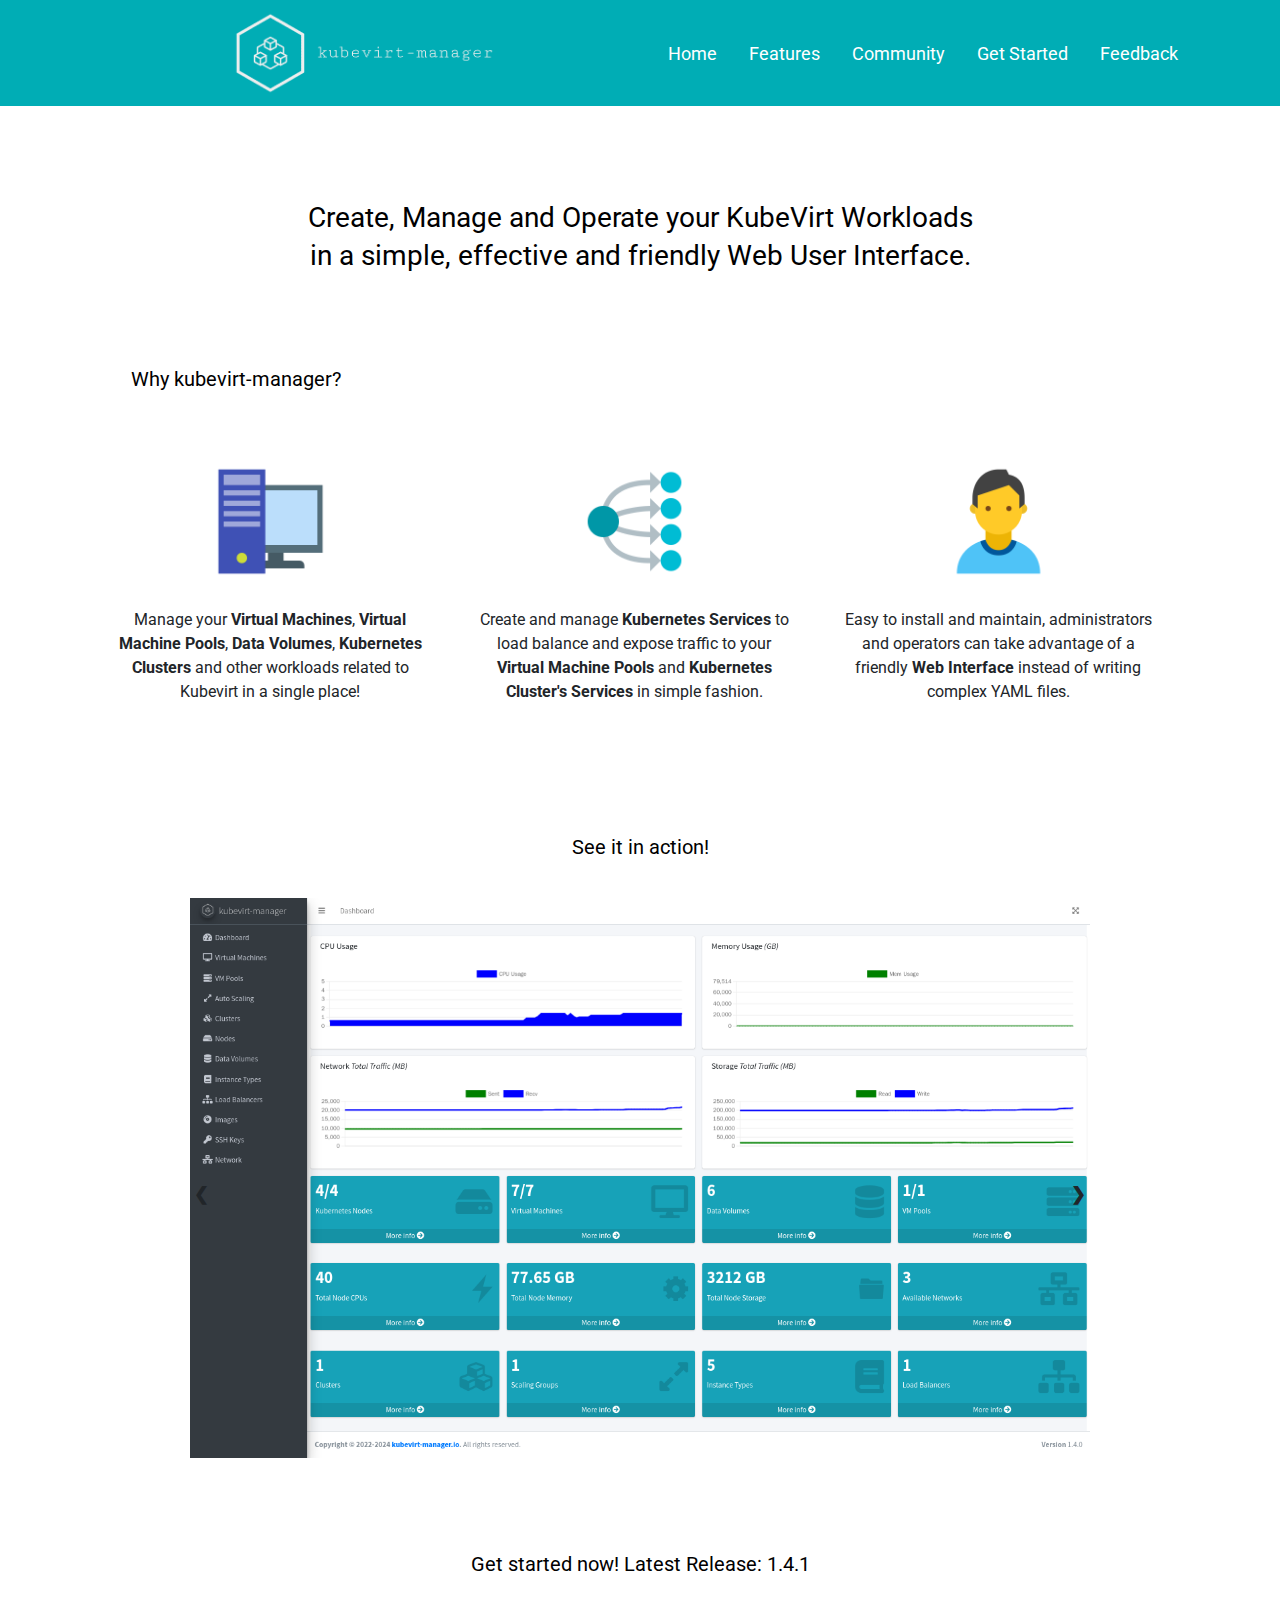
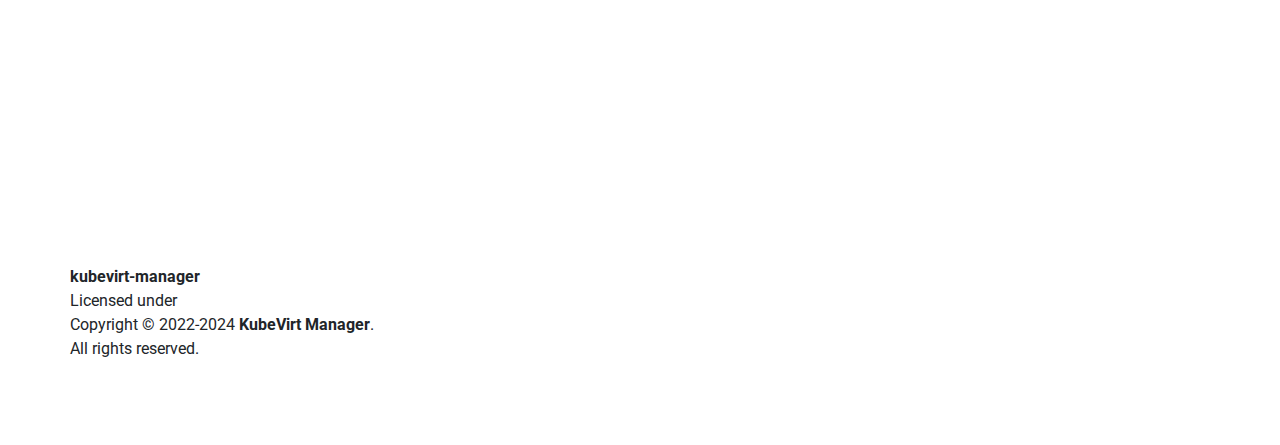
==== commit af311e5a: "1.4.1" ====
--- a/index.html
+++ b/index.html
@@ -211,7 +211,7 @@
         <div class="row">&nbsp;</div>
         <div class="row">
         <div class="column-full">
-            <center><a href="https://kubevirt-manager.io/get_started.html" alt="#"><h1 id="question-text">Get started now! Latest Release: 1.4.0</h1></a></center>
+            <center><a href="https://kubevirt-manager.io/get_started.html" alt="#"><h1 id="question-text">Get started now! Latest Release: 1.4.1</h1></a></center>
         </div>
         </div>
         <div class="row">&nbsp;</div>
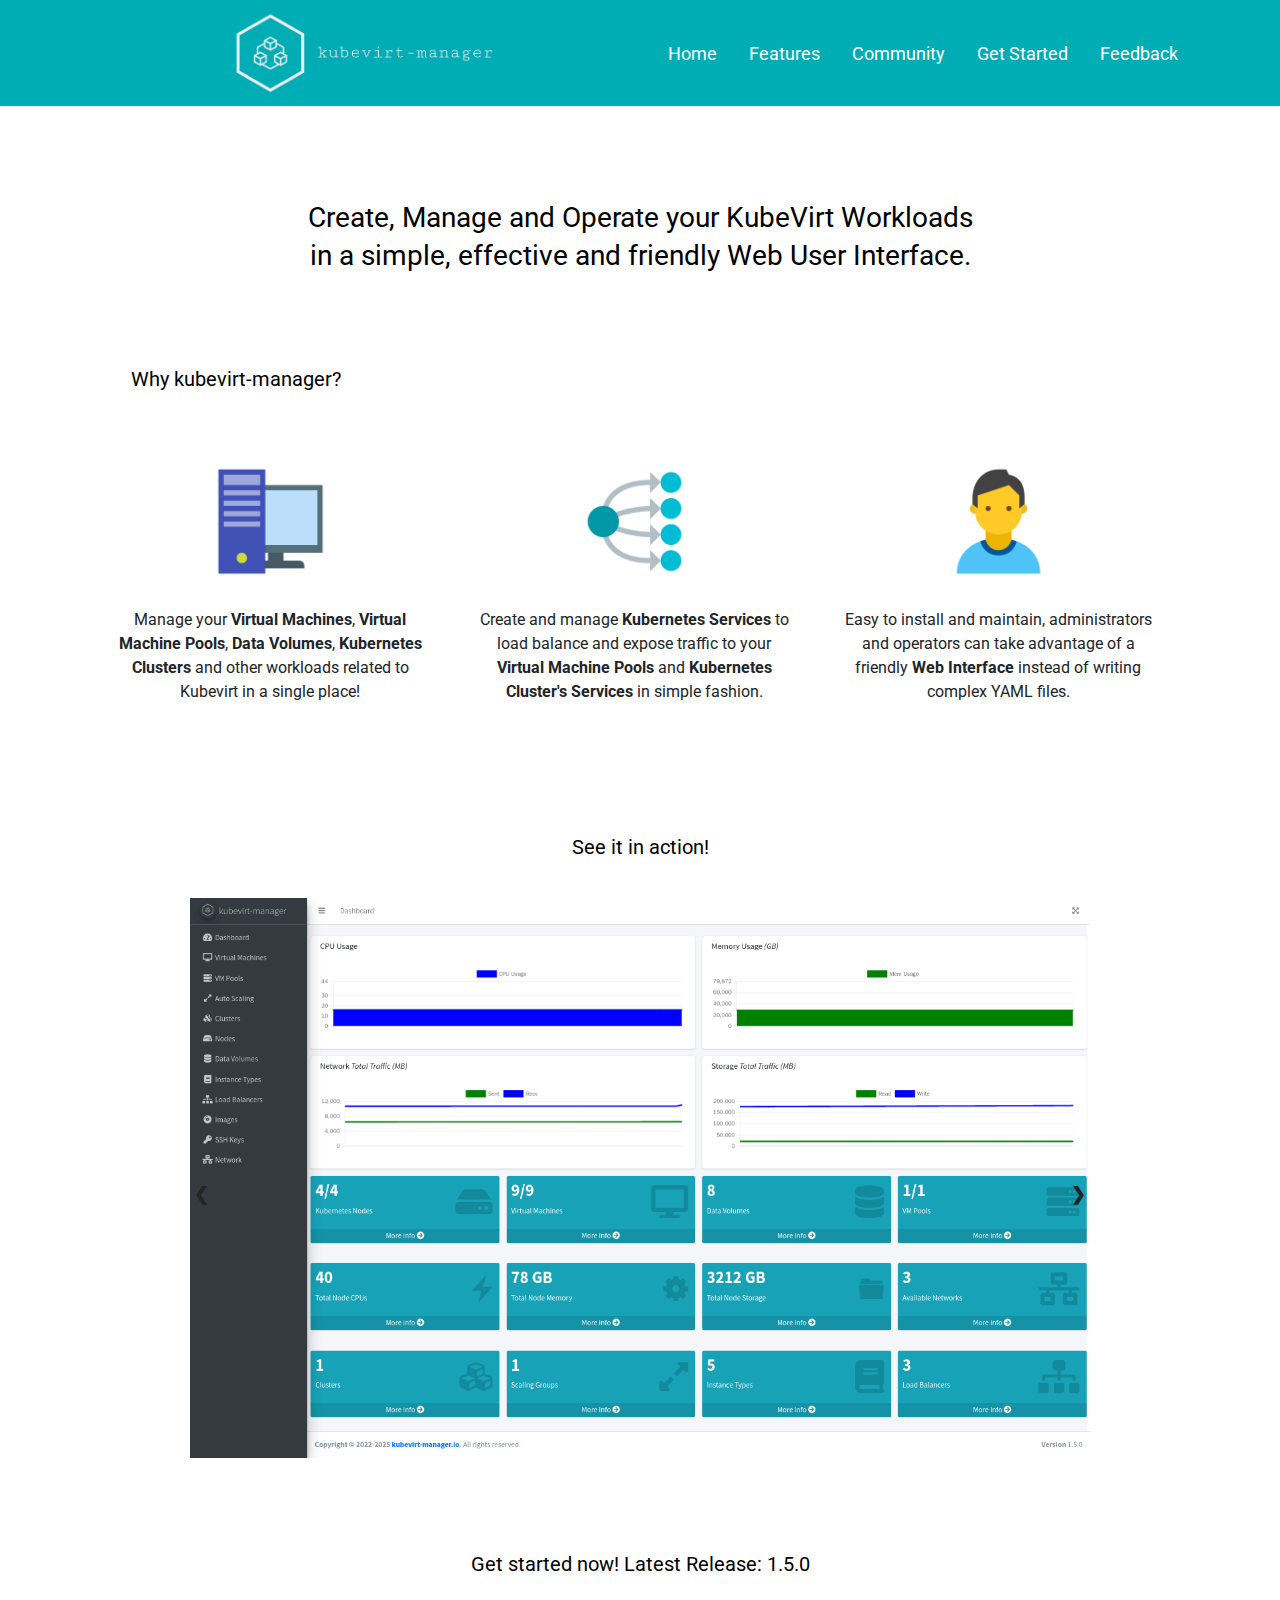
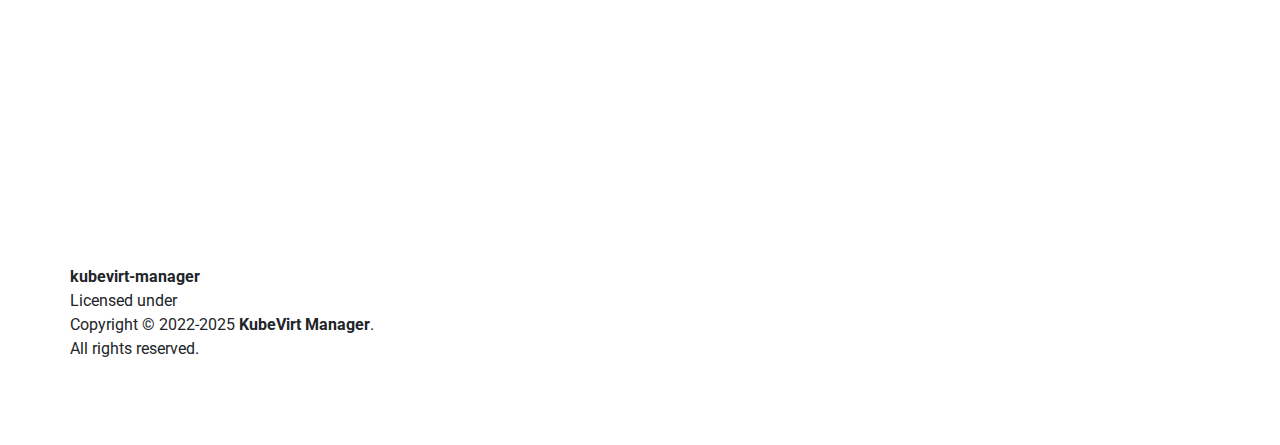
==== commit 71db104a: "Release 1.5.0" ====
--- a/index.html
+++ b/index.html
@@ -211,7 +211,7 @@
         <div class="row">&nbsp;</div>
         <div class="row">
         <div class="column-full">
-            <center><a href="https://kubevirt-manager.io/get_started.html" alt="#"><h1 id="question-text">Get started now! Latest Release: 1.4.1</h1></a></center>
+            <center><a href="https://kubevirt-manager.io/get_started.html" alt="#"><h1 id="question-text">Get started now! Latest Release: 1.5.0</h1></a></center>
         </div>
         </div>
         <div class="row">&nbsp;</div>
@@ -228,7 +228,7 @@
             <div class="row-footer">&nbsp;</div>
             <div class="row-footer"><span style="font-weight:bold;">kubevirt-manager</span></div>
             <div class="row-footer">Licensed under <A HREF="https://www.apache.org/licenses/LICENSE-2.0.html" style="color:white;font-weight:bold;">Apache License 2.0.</A></div>
-            <div class="row-footer">Copyright © 2022-2024 <span style="font-weight:bold;">KubeVirt Manager</span>.</div>
+            <div class="row-footer">Copyright © 2022-2025 <span style="font-weight:bold;">KubeVirt Manager</span>.</div>
             <div class="row-footer">All rights reserved.</div>
           </div>
           <div class="column-footer-icons">
